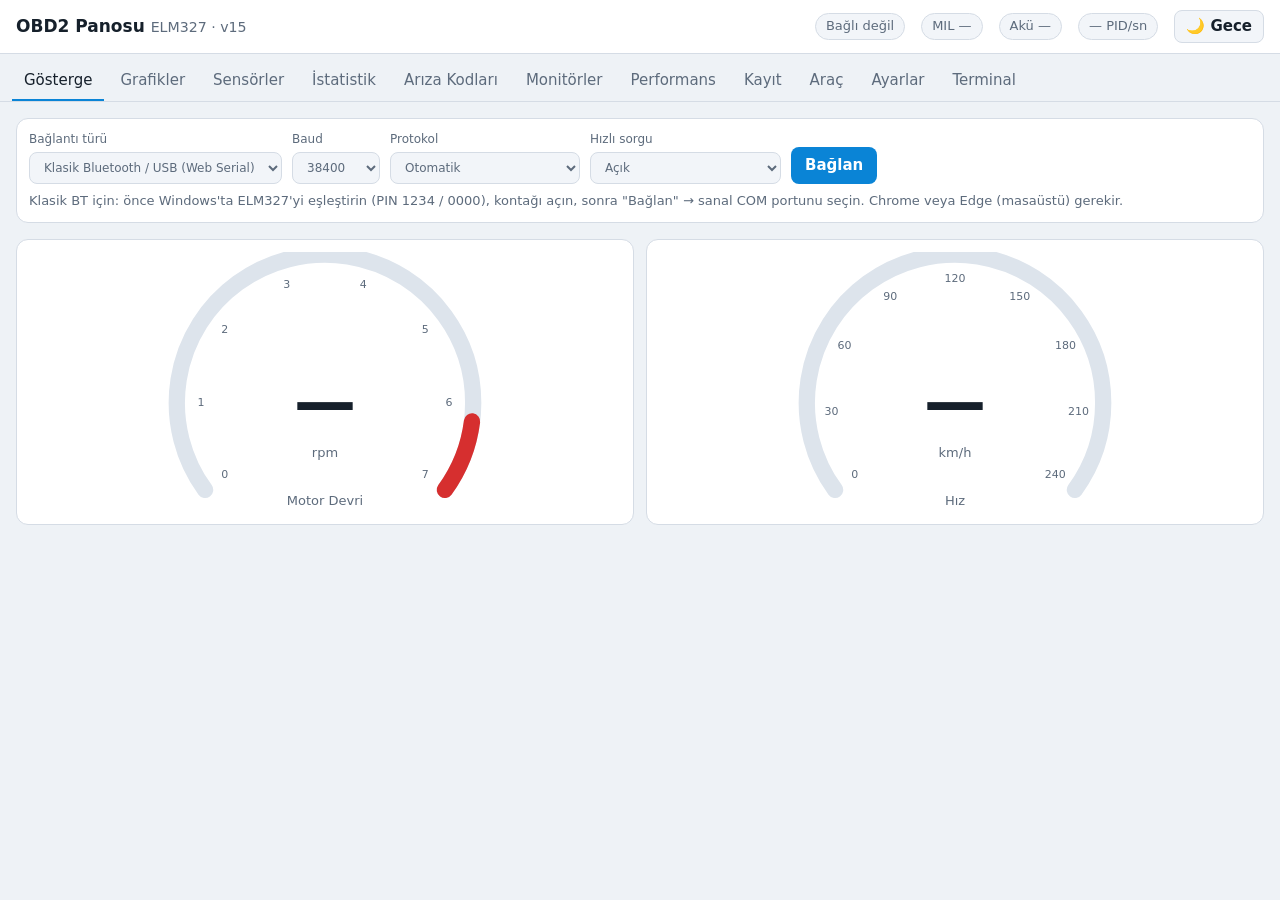
==== index.html @ dc9d1a67 "Protokol secenekleri: CAN 29bit 500k, 11/29bit 250k Co-Authored-By: Claude Sonnet 5.5 <noreply@anthr" ====
<!doctype html>
<html lang="tr">
<head>
<meta charset="utf-8">
<meta name="viewport" content="width=device-width, initial-scale=1">
<title>OBD2 Panosu</title>
<meta name="description" content="ELM327 ile canlı OBD2 verileri, grafikler, arıza kodları ve performans testleri">
<link rel="icon" href="data:image/svg+xml,%3Csvg xmlns='http://www.w3.org/2000/svg' viewBox='0 0 32 32'%3E%3Ccircle cx='16' cy='16' r='14' fill='%233fb6ff'/%3E%3Cpath d='M8 20a8 8 0 1 1 16 0' stroke='%23041220' stroke-width='3' fill='none'/%3E%3C/svg%3E">
<meta name="color-scheme" content="dark light">
<script>try{var t=localStorage.getItem('theme')||(matchMedia('(prefers-color-scheme: light)').matches?'light':'dark');document.documentElement.dataset.theme=t}catch(e){}</script>
<link rel="stylesheet" href="css/style.css?v=15">
</head>
<body>
<header>
  <h1><span id="carName">OBD2 Panosu</span> <small id="carSub">ELM327 · v15</small></h1>
  <span class="pill" id="stConn">Bağlı değil</span>
  <span class="pill mil" id="stMil" title="Motor arıza lambası">MIL —</span>
  <span class="pill" id="stVolt">Akü —</span>
  <span class="pill" id="stRate">— PID/sn</span>
  <button class="btn alt themebtn" id="btnTheme" title="Gündüz / gece modu">☀ Gündüz</button>
  <button class="btn danger hidden" id="btnDisc">Bağlantıyı kes</button>
</header>
<nav id="tabs">
  <button data-tab="dash" class="active">Gösterge</button>
  <button data-tab="charts">Grafikler</button>
  <button data-tab="sensors">Sensörler</button>
  <button data-tab="stats">İstatistik</button>
  <button data-tab="dtc">Arıza Kodları</button>
  <button data-tab="mon">Monitörler</button>
  <button data-tab="perf">Performans</button>
  <button data-tab="rec">Kayıt</button>
  <button data-tab="info">Araç</button>
  <button data-tab="set">Ayarlar</button>
  <button data-tab="term">Terminal</button>
</nav>
<main>
  <section class="card" id="connect">
    <div class="row">
      <label class="f">Bağlantı türü
        <select id="selTransport">
          <option value="serial">Klasik Bluetooth / USB (Web Serial)</option>
          <option value="ble">BLE ELM327 (Web Bluetooth)</option>
          <option value="sim">Demo (araç gerekmez)</option>
        </select></label>
      <label class="f">Baud
        <select id="selBaud"><option>38400</option><option>9600</option><option>115200</option><option>57600</option></select></label>
      <label class="f">Protokol
        <select id="selProto"><option value="0">Otomatik</option><option value="6">CAN 11bit 500k (2004+)</option><option value="7">CAN 29bit 500k</option><option value="8">CAN 11bit 250k</option><option value="9">CAN 29bit 250k</option><option value="5">KWP2000 fast</option><option value="3">ISO 9141-2</option></select></label>
      <label class="f">Hızlı sorgu
        <select id="selFast"><option value="1">Açık</option><option value="0">Kapalı (uyumsuz klonlar)</option></select></label>
      <button class="btn" id="btnConn" style="align-self:flex-end">Bağlan</button>
    </div>
    <pre id="dbg" style="font:12px ui-monospace,Consolas,monospace;color:var(--muted);white-space:pre-wrap;margin:8px 0 0"></pre>
    <p id="connMsg" style="color:var(--warn);font-weight:600"></p>
    <p id="connHelp">Klasik BT için: önce Windows'ta ELM327'yi eşleştirin (PIN 1234 / 0000), kontağı açın, sonra "Bağlan" → sanal COM portunu seçin. Chrome veya Edge (masaüstü) gerekir.</p>
  </section>

  <!-- GÖSTERGE -->
  <section id="tab-dash">
    <div class="gauges">
      <div class="card"><canvas id="gRpm"></canvas></div>
      <div class="card"><canvas id="gSpd"></canvas></div>
    </div>
    <div class="tiles" id="tiles"></div>
  </section>

  <!-- GRAFİKLER -->
  <section id="tab-charts" class="hidden">
    <div class="card row">
      <div class="chk" id="chartPick" style="flex:1"></div>
      <label class="f">Zaman penceresi
        <select id="selWin"><option value="30">30 sn</option><option value="60" selected>1 dk</option><option value="300">5 dk</option><option value="900">15 dk</option></select></label>
    </div>
    <div class="charts" id="charts"></div>
  </section>

  <!-- TÜM SENSÖRLER -->
  <section id="tab-sensors" class="hidden">
    <div class="card row" style="margin-bottom:10px">
      <input type="text" id="senSearch" placeholder="Sensör ara…" autocomplete="off" style="flex:1;min-width:160px">
      <label class="f">Grup
        <select id="senGroup"><option value="">Tümü</option></select></label>
    </div>
    <div class="card"><table><tbody id="senBody"></tbody></table></div>
  </section>

  <!-- İSTATİSTİK -->
  <section id="tab-stats" class="hidden">
    <div class="kpis" id="kpis"></div>
    <div class="kpis" id="kpisTot"></div>
    <div class="two">
      <div class="card"><h3>Devir dağılımı (süre %)</h3><canvas id="hRpm"></canvas></div>
      <div class="card"><h3>Hız dağılımı (süre %)</h3><canvas id="hSpd"></canvas></div>
    </div>
    <div class="card" style="margin-top:12px">
      <h3>Günlük mesafe (çubuk) ve ortalama tüketim (çizgi)</h3>
      <canvas id="hDays" style="width:100%;height:200px;display:block"></canvas>
    </div>
    <div class="card" style="margin-top:12px">
      <h3>Yolculuklar</h3>
      <div style="overflow-x:auto"><table><thead><tr><th>Başlangıç</th><th>Süre</th><th>Mesafe</th><th>Ort. hız</th><th>Yakıt</th><th>Tüketim</th><th>Maliyet</th></tr></thead><tbody id="tripBody"></tbody></table></div>
    </div>
    <div class="card row" style="margin-top:12px">
      <button class="btn alt" id="btnReset">Bu yolculuğu sıfırla</button>
      <button class="btn alt" id="btnTripCsv">Yolculukları CSV indir</button>
      <button class="btn danger" id="btnTripClear">Geçmişi sil</button>
    </div>
  </section>

  <!-- ARIZA KODLARI -->
  <section id="tab-dtc" class="hidden">
    <div class="card">
      <div class="row">
        <button class="btn" id="btnDtc">Arıza kodlarını oku</button>
        <button class="btn danger" id="btnDtcClr">Kodları sil</button>
        <span class="pill" id="dtcCount">—</span>
      </div>
      <h3 style="margin-top:14px">Kayıtlı (onaylı) kodlar</h3>
      <table><thead><tr><th>Kod</th><th>Açıklama</th></tr></thead><tbody id="dtcBody"><tr><td colspan="2" style="color:var(--muted)">Henüz okunmadı.</td></tr></tbody></table>
      <h3 style="margin-top:14px">Bekleyen kodlar (henüz onaylanmamış)</h3>
      <table><tbody id="dtcPend"><tr><td style="color:var(--muted)">—</td></tr></tbody></table>
      <h3 style="margin-top:14px">Kalıcı kodlar (silinemeyen)</h3>
      <table><tbody id="dtcPerm"><tr><td style="color:var(--muted)">—</td></tr></tbody></table>
      <p style="color:var(--muted);font-size:13px">Silme, motor arıza lambasını ve donmuş verileri/hazır durumlarını sıfırlar; arıza sürüyorsa kod geri gelir. Silme sonrası emisyon testleri yeniden tamamlanmalıdır.</p>
    </div>
    <div class="card" style="margin-top:12px">
      <div class="row"><button class="btn alt" id="btnFreeze">Freeze Frame oku</button><span class="pill" id="ffDtc">—</span></div>
      <p style="color:var(--muted);font-size:13px;margin:8px 0">Arıza kodunun kaydedildiği anda motor beyninin dondurduğu değerler.</p>
      <table><tbody id="ffBody"></tbody></table>
    </div>
  </section>

  <!-- MONİTÖRLER / EMİSYON -->
  <section id="tab-mon" class="hidden">
    <div class="card">
      <div class="row"><button class="btn" id="btnReady">Emisyon testini oku</button><span class="pill" id="readyPill">—</span></div>
      <p style="color:var(--muted);font-size:13px;margin:8px 0">DTC silindikten sonraki durum (muayeneye hazırlık). Tüm desteklenen testler "Tamamlandı" olmalıdır.</p>
      <table><tbody id="readyBody"></tbody></table>
      <h3 style="margin-top:14px">Bu sürüş döngüsünde</h3>
      <table><tbody id="readyDrive"></tbody></table>
    </div>
    <div class="card" style="margin-top:12px">
      <div class="row"><button class="btn alt" id="btnMode06">Sürekli olmayan monitörleri oku (Mode 06)</button><span class="pill" id="m06Pill">—</span></div>
      <p style="color:var(--muted);font-size:13px;margin:8px 0">Bileşen test sonuçları: değer, alt/üst sınır ve sonuç. Değerler ham sayıdır (ölçek dönüşümü uygulanmaz).</p>
      <div style="overflow-x:auto"><table><thead><tr><th>Monitör</th><th>Test</th><th>Değer</th><th>Min</th><th>Maks</th><th>Sonuç</th></tr></thead><tbody id="m06Body"></tbody></table></div>
    </div>
  </section>

  <!-- PERFORMANS -->
  <section id="tab-perf" class="hidden">
    <div class="card">
      <div class="row"><b>Performans testleri</b><span class="pill" id="perfPill">Hız verisi bekleniyor</span><button class="btn alt" id="btnPerfReset">Testleri sıfırla</button></div>
      <p style="color:var(--muted);font-size:13px;margin:8px 0">Kalkış testleri için aracı durdurun ("Hazır" yazınca kalkın). Ara hızlanmalar sollama gibi hareket halinde ölçülür. Süre hassasiyeti okuma hızına bağlıdır (≈ ±0,1–0,2 sn); güvenli ve yasal bir ortamda deneyin.</p>
      <div class="tiles" id="perfTiles"></div>
    </div>
  </section>

  <!-- KAYIT -->
  <section id="tab-rec" class="hidden">
    <div class="card">
      <div class="row">
        <button class="btn" id="btnRecToggle">● Kaydı başlat</button>
        <label class="f">Örnekleme
          <select id="recInt"><option value="250">0,25 sn</option><option value="500">0,5 sn</option><option value="1000" selected>1 sn</option><option value="2000">2 sn</option></select></label>
        <span class="pill" id="recPill">Kayıt kapalı</span>
      </div>
      <p style="color:var(--muted);font-size:13px;margin:8px 0">Kayıtlar bu cihazın tarayıcısında saklanır. Bitirince "Durdur"a basın.</p>
      <div class="chk" id="recPick" style="margin-bottom:8px"></div>
    </div>
    <div class="card" style="margin-top:12px">
      <h3>Kayıtlar</h3>
      <table><tbody id="recList"><tr><td style="color:var(--muted)">Kayıt yok.</td></tr></tbody></table>
    </div>
    <div class="card hidden" id="recView" style="margin-top:12px">
      <div class="row"><b id="recTitle">Kayıt</b><select id="recSeries"></select></div>
      <canvas id="recChart" style="width:100%;height:220px;display:block;margin-top:8px"></canvas>
    </div>
  </section>

  <!-- ARAÇ -->
  <section id="tab-info" class="hidden">
    <div class="card">
      <table><tbody id="infoBody"></tbody></table>
      <div class="row" style="margin-top:10px"><button class="btn alt" id="btnVinOnline">Modeli çevrimiçi doğrula (NHTSA)</button></div>
      <h3 style="margin-top:16px">ECU tanımlayıcıları (Mode 09)</h3>
      <div class="row" style="margin-bottom:8px"><button class="btn alt" id="btnEcuId">ECU bilgilerini oku</button></div>
      <table><tbody id="ecuBody"></tbody></table>
      <h3 style="margin-top:16px">Desteklenen PID'ler</h3>
      <table><thead><tr><th>PID</th><th>Ad</th><th>Anlık</th></tr></thead><tbody id="pidBody"></tbody></table>
      <h3 style="margin-top:16px">Aracın bildirdiği diğer PID'ler <small>(panoda kartı yok)</small></h3>
      <div class="row" style="margin-bottom:8px"><button class="btn alt" id="btnRaw">Ham değerleri oku</button><span class="pill" id="rawCount">—</span></div>
      <table><thead><tr><th>PID</th><th>Açıklama</th><th>Ham bayt (hex)</th></tr></thead><tbody id="rawBody"></tbody></table>
    </div>
  </section>

  <!-- AYARLAR + ARAÇLARIM -->
  <section id="tab-set" class="hidden">
    <div class="card">
      <h3>Birimler</h3>
      <div class="row">
        <label class="f">Hız / mesafe<select id="setSpeed"><option value="kmh">km/h · km</option><option value="mph">mph · mi</option></select></label>
        <label class="f">Sıcaklık<select id="setTemp"><option value="c">°C</option><option value="f">°F</option></select></label>
        <label class="f">Basınç<select id="setPress"><option value="kpa">kPa</option><option value="bar">bar</option><option value="psi">psi</option></select></label>
        <label class="f">Tüketim<select id="setCons"><option value="l100">L/100km</option><option value="kml">km/L</option><option value="mpg">MPG (ABD)</option></select></label>
      </div>
      <h3 style="margin-top:14px">Yakıt maliyeti</h3>
      <div class="row">
        <label class="f">Yakıt fiyatı (litre başına)<input type="number" step="0.01" min="0" id="setPrice" style="width:140px"></label>
        <label class="f">Para birimi<input type="text" id="setCur" style="width:70px"></label>
      </div>
      <h3 style="margin-top:14px">Diğer</h3>
      <div class="chk"><label><input type="checkbox" id="setWake"> Bağlıyken ekranı açık tut</label></div>
    </div>
    <div class="card" style="margin-top:12px">
      <h3>Araçlarım</h3>
      <div class="row">
        <label class="f">Aktif araç<select id="profSel"></select></label>
        <button class="btn alt" id="btnProfNew">Yeni araç</button>
        <button class="btn danger" id="btnProfDel">Sil</button>
      </div>
      <div class="row" style="margin-top:10px">
        <label class="f">Ad<input type="text" id="profName" style="width:180px"></label>
        <label class="f">Motor hacmi (L)<input type="number" step="0.1" min="0.5" max="10" id="profDisp" style="width:100px"></label>
        <label class="f">Yakıt<select id="profFuel"><option value="petrol">Benzin</option><option value="diesel">Dizel</option><option value="lpg">LPG</option></select></label>
        <label class="f">Depo (L)<input type="number" step="1" min="10" max="200" id="profTank" style="width:90px"></label>
      </div>
      <p style="color:var(--muted);font-size:13px">Motor hacmi ve yakıt tipi tüketim/güç hesabında kullanılır. Bağlanınca VIN'e göre araç otomatik oluşturulur. Dizel araçlarda MAF'tan yakıt hesaplanamaz; ECU yakıt debisi (PID 5E) vermiyorsa tüketim gösterilmez.</p>
    </div>
  </section>

  <!-- TERMİNAL -->
  <section id="tab-term" class="hidden">
    <div class="card">
      <div id="term"></div>
      <form class="row" id="termForm" style="margin-top:10px">
        <input type="text" id="termIn" placeholder="Komut: ATRV, 010C, 03 …" autocomplete="off" style="flex:1;min-width:200px">
        <button class="btn">Gönder</button>
      </form>
    </div>
  </section>
</main>
<script type="module" src="js/app.js?v=15"></script>
</body>
</html>
---- css/style.css ----
:root {
  --bg: #0d1117; --panel: #161b22; --panel2: #1c232d; --line: #262e3a;
  --text: #e6edf3; --muted: #8b98a8; --accent: #3fb6ff; --good: #3ddc84; --warn: #ffb020; --bad: #ff5c5c;
  --track: #232b36; --grid: #232b36; --term: #080b10; --onaccent: #04121c;
}
:root[data-theme=light] {
  --bg: #eef2f6; --panel: #ffffff; --panel2: #f2f5f9; --line: #d5dce5;
  --text: #16202b; --muted: #5d6b7c; --accent: #0a84d6; --good: #17803d; --warn: #b86e00; --bad: #d62f2f;
  --track: #dde4ec; --grid: #e3e9f0; --term: #f7f9fb; --onaccent: #ffffff;
}
* { box-sizing: border-box; }
html, body { margin: 0; background: var(--bg); color: var(--text); font: 15px/1.4 system-ui, -apple-system, 'Segoe UI', sans-serif; }
button, select, input { font: inherit; color: inherit; }
header { display: flex; flex-wrap: wrap; gap: 10px 16px; align-items: center; padding: 10px 16px; background: var(--panel); border-bottom: 1px solid var(--line); position: sticky; top: 0; z-index: 5; }
header h1 { font-size: 17px; margin: 0; flex: 1 1 auto; white-space: nowrap; }
header h1 small { color: var(--muted); font-weight: 400; }
.pill { padding: 3px 10px; border-radius: 99px; background: var(--panel2); border: 1px solid var(--line); font-size: 13px; color: var(--muted); }
.pill.on { color: var(--good); border-color: var(--good); }
.pill.mil.on { color: var(--warn); border-color: var(--warn); }
nav { display: flex; gap: 4px; overflow-x: auto; padding: 8px 12px 0; border-bottom: 1px solid var(--line); }
nav button { background: none; border: 0; border-bottom: 2px solid transparent; padding: 8px 12px; color: var(--muted); cursor: pointer; white-space: nowrap; }
nav button.active { color: var(--text); border-bottom-color: var(--accent); }
main { padding: 16px; max-width: 1280px; margin: 0 auto; }
.card { background: var(--panel); border: 1px solid var(--line); border-radius: 12px; padding: 12px; }
.btn { background: var(--accent); color: var(--onaccent); border: 0; border-radius: 8px; padding: 8px 14px; font-weight: 600; cursor: pointer; }
.btn.alt { background: var(--panel2); color: var(--text); border: 1px solid var(--line); }
.btn.danger { background: var(--bad); color: var(--onaccent); }
.btn:disabled { opacity: .45; cursor: not-allowed; }
.row { display: flex; flex-wrap: wrap; gap: 10px; align-items: center; }
label.f { display: flex; flex-direction: column; gap: 4px; font-size: 12px; color: var(--muted); }
select, input[type=text] { background: var(--panel2); border: 1px solid var(--line); border-radius: 8px; padding: 7px 10px; }
.hidden { display: none !important; }
#connect { margin-bottom: 16px; }
#connect p { color: var(--muted); margin: 8px 0 0; font-size: 13px; }
.gauges { display: grid; grid-template-columns: 1fr 1fr; gap: 12px; margin-bottom: 12px; }
.gauges canvas { width: 100%; height: 260px; display: block; }
.tiles { display: grid; grid-template-columns: repeat(auto-fill, minmax(190px, 1fr)); gap: 10px; }
.tile .n { font-size: 12px; color: var(--muted); }
.tile .v { font-size: 26px; font-weight: 600; font-variant-numeric: tabular-nums; }
.tile .v small { font-size: 13px; color: var(--muted); font-weight: 400; margin-left: 4px; }
.tile.bad .v { color: var(--bad); }
.tile canvas { width: 100%; height: 36px; display: block; margin-top: 4px; }
.charts { display: grid; grid-template-columns: repeat(auto-fill, minmax(380px, 1fr)); gap: 12px; margin-top: 12px; }
.chart .hd { display: flex; justify-content: space-between; align-items: baseline; gap: 8px; }
.chart .hd b { font-size: 14px; }
.chart .hd span { font-size: 22px; font-weight: 600; font-variant-numeric: tabular-nums; }
.chart canvas { width: 100%; height: 190px; display: block; margin-top: 6px; }
.chart .mm { font-size: 12px; color: var(--muted); }
.chk { display: flex; flex-wrap: wrap; gap: 6px; }
.chk label { background: var(--panel2); border: 1px solid var(--line); border-radius: 99px; padding: 4px 10px; font-size: 13px; cursor: pointer; }
.chk label:has(input:checked) { border-color: var(--accent); color: var(--accent); }
.chk input { display: none; }
.kpis { display: grid; grid-template-columns: repeat(auto-fill, minmax(165px, 1fr)); gap: 10px; margin-bottom: 12px; }
.kpi .n { font-size: 12px; color: var(--muted); }
.kpi .v { font-size: 24px; font-weight: 600; font-variant-numeric: tabular-nums; }
.two { display: grid; grid-template-columns: 1fr 1fr; gap: 12px; }
.two canvas { width: 100%; height: 200px; display: block; }
h3 { margin: 0 0 8px; font-size: 14px; color: var(--muted); font-weight: 600; }
table { width: 100%; border-collapse: collapse; font-size: 14px; }
td, th { padding: 7px 8px; border-bottom: 1px solid var(--line); text-align: left; }
th { color: var(--muted); font-weight: 500; font-size: 12px; }
.code { font: 600 15px ui-monospace, Consolas, monospace; color: var(--warn); }
#term { height: 340px; overflow: auto; background: var(--term); border: 1px solid var(--line); border-radius: 8px; padding: 8px; font: 12px/1.5 ui-monospace, Consolas, monospace; white-space: pre-wrap; }
#term .tx { color: var(--accent); } #term .rx { color: var(--good); } #term .sys { color: var(--muted); }
.toast { position: fixed; bottom: 16px; left: 50%; transform: translateX(-50%); background: var(--panel2); border: 1px solid var(--line); padding: 10px 16px; border-radius: 10px; z-index: 20; max-width: 90vw; }
.toast.err { border-color: var(--bad); }
@media (max-width: 720px) {
  .two { grid-template-columns: 1fr; }
  .gauges { gap: 6px; margin-bottom: 6px; }
  .gauges .card { padding: 4px; border-radius: 10px; }
  .gauges canvas { height: 150px; }
  .tiles { grid-template-columns: repeat(3, 1fr); gap: 6px; }
  .tile { padding: 6px 7px; border-radius: 9px; }
  .tile .n { font-size: 10px; white-space: nowrap; overflow: hidden; text-overflow: ellipsis; }
  .tile .v { font-size: 18px; line-height: 1.2; }
  .tile .v small { font-size: 10px; margin-left: 2px; }
  .tile canvas { height: 18px; margin-top: 2px; }
  header { padding: 8px 10px; gap: 6px 8px; }
  header h1 { font-size: 15px; flex-basis: 100%; }
  .pill { padding: 2px 8px; font-size: 12px; }
  nav button { padding: 7px 10px; font-size: 14px; }
  .charts { grid-template-columns: 1fr; }
  main { padding: 8px; }
}

.themebtn { padding: 5px 11px; }
input[type=number], input[type=text] { background: var(--panel2); border: 1px solid var(--line); border-radius: 8px; padding: 7px 10px; }
.chk input[type=checkbox] { display: inline-block; margin-right: 6px; }
.ok { color: var(--good); } .badx { color: var(--bad); } .na { color: var(--muted); }
.big { font-size: 20px; font-weight: 600; }
#senBody td:last-child, #ffBody td:last-child { text-align: right; font-variant-numeric: tabular-nums; font-weight: 600; }
#senBody tr.age td:first-child small { color: var(--muted); }
#senBody .ms { color: var(--muted); font-weight: 400; font-size: 11px; margin-left: 6px; }
.ptile .n { font-size: 13px; font-weight: 600; }
.ptile .v { font-size: 26px; }
.ptile .s { font-size: 12px; color: var(--muted); }
.ptile.run { border-color: var(--warn); } .ptile.ready { border-color: var(--good); }
.ptile.done { border-color: var(--accent); }
.recrow { display: flex; flex-wrap: wrap; gap: 8px; align-items: center; justify-content: space-between; }
@media (max-width: 720px) {
  nav button { padding: 7px 9px; font-size: 13px; }
  .perf .tiles, #perfTiles { grid-template-columns: 1fr 1fr; }
  #senBody td, #ffBody td, #tripBody td, #m06Body td { padding: 5px 6px; font-size: 13px; }
}
@media (max-width: 720px) { header h1 { white-space: normal; line-height: 1.25; } }
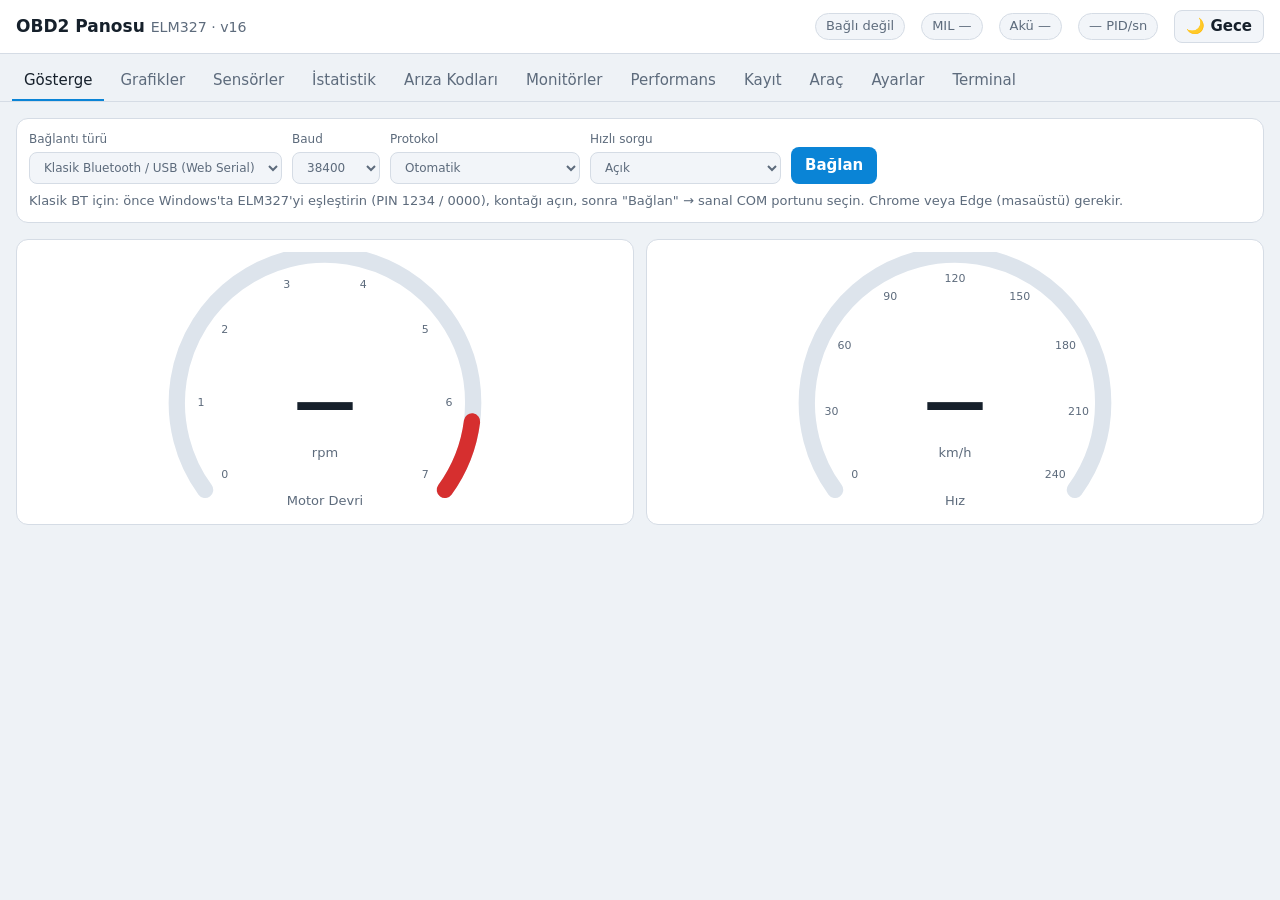
==== commit 16466532: "Baglanti: protokol taramasi, ATSTFF, v16 Co-Authored-By: Claude Sonnet 5.5 <noreply@anthropic.com>" ====
--- a/index.html
+++ b/index.html
@@ -8,11 +8,11 @@
 <link rel="icon" href="data:image/svg+xml,%3Csvg xmlns='http://www.w3.org/2000/svg' viewBox='0 0 32 32'%3E%3Ccircle cx='16' cy='16' r='14' fill='%233fb6ff'/%3E%3Cpath d='M8 20a8 8 0 1 1 16 0' stroke='%23041220' stroke-width='3' fill='none'/%3E%3C/svg%3E">
 <meta name="color-scheme" content="dark light">
 <script>try{var t=localStorage.getItem('theme')||(matchMedia('(prefers-color-scheme: light)').matches?'light':'dark');document.documentElement.dataset.theme=t}catch(e){}</script>
-<link rel="stylesheet" href="css/style.css?v=15">
+<link rel="stylesheet" href="css/style.css?v=16">
 </head>
 <body>
 <header>
-  <h1><span id="carName">OBD2 Panosu</span> <small id="carSub">ELM327 · v15</small></h1>
+  <h1><span id="carName">OBD2 Panosu</span> <small id="carSub">ELM327 · v16</small></h1>
   <span class="pill" id="stConn">Bağlı değil</span>
   <span class="pill mil" id="stMil" title="Motor arıza lambası">MIL —</span>
   <span class="pill" id="stVolt">Akü —</span>
@@ -239,6 +239,6 @@
     </div>
   </section>
 </main>
-<script type="module" src="js/app.js?v=15"></script>
+<script type="module" src="js/app.js?v=16"></script>
 </body>
 </html>
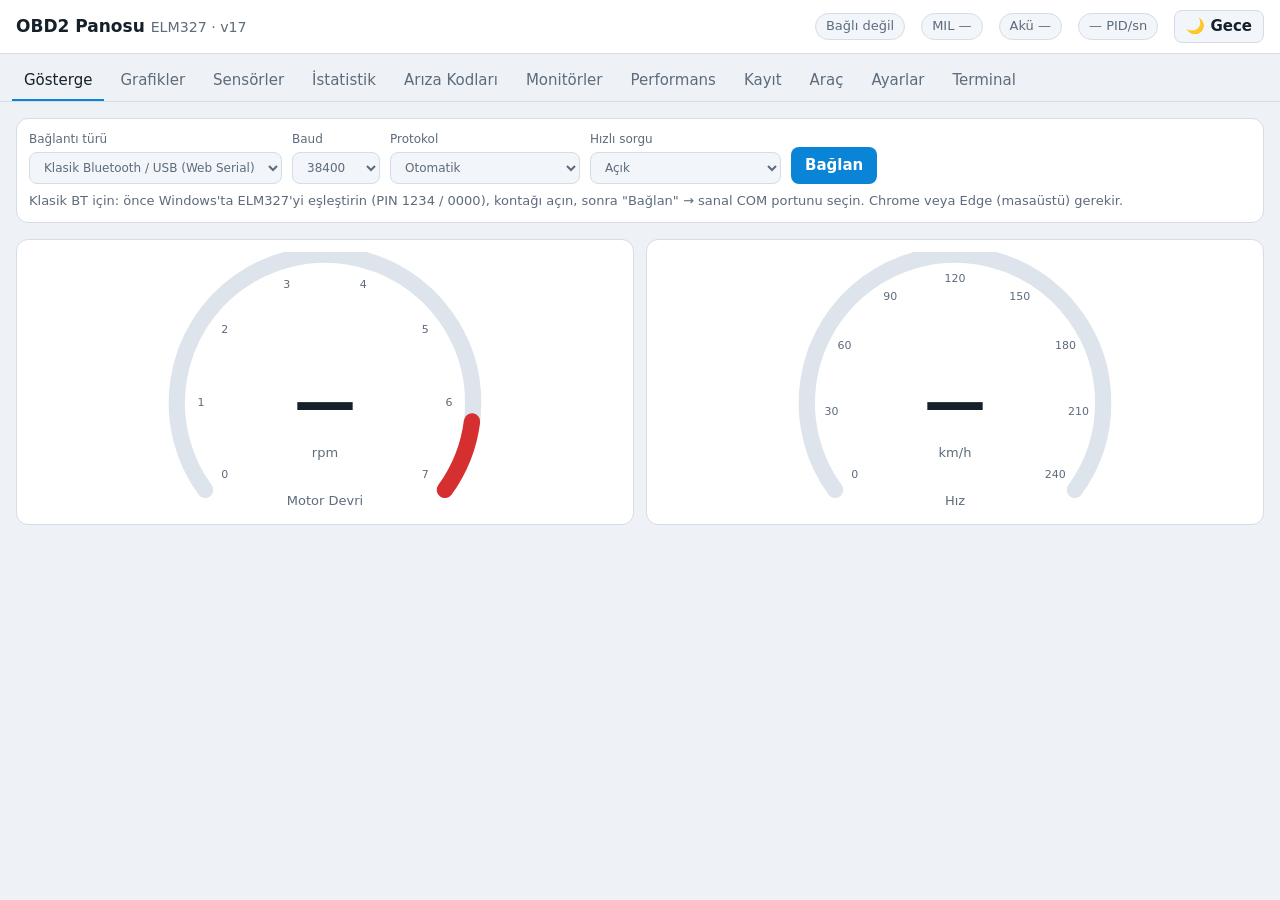
==== commit da969e45: "Protokol taramasi: 29 bit CAN once, ATPC, v17 Co-Authored-By: Claude Sonnet 5.5 <noreply@anthropic.c" ====
--- a/index.html
+++ b/index.html
@@ -8,11 +8,11 @@
 <link rel="icon" href="data:image/svg+xml,%3Csvg xmlns='http://www.w3.org/2000/svg' viewBox='0 0 32 32'%3E%3Ccircle cx='16' cy='16' r='14' fill='%233fb6ff'/%3E%3Cpath d='M8 20a8 8 0 1 1 16 0' stroke='%23041220' stroke-width='3' fill='none'/%3E%3C/svg%3E">
 <meta name="color-scheme" content="dark light">
 <script>try{var t=localStorage.getItem('theme')||(matchMedia('(prefers-color-scheme: light)').matches?'light':'dark');document.documentElement.dataset.theme=t}catch(e){}</script>
-<link rel="stylesheet" href="css/style.css?v=16">
+<link rel="stylesheet" href="css/style.css?v=17">
 </head>
 <body>
 <header>
-  <h1><span id="carName">OBD2 Panosu</span> <small id="carSub">ELM327 · v16</small></h1>
+  <h1><span id="carName">OBD2 Panosu</span> <small id="carSub">ELM327 · v17</small></h1>
   <span class="pill" id="stConn">Bağlı değil</span>
   <span class="pill mil" id="stMil" title="Motor arıza lambası">MIL —</span>
   <span class="pill" id="stVolt">Akü —</span>
@@ -239,6 +239,6 @@
     </div>
   </section>
 </main>
-<script type="module" src="js/app.js?v=16"></script>
+<script type="module" src="js/app.js?v=17"></script>
 </body>
 </html>
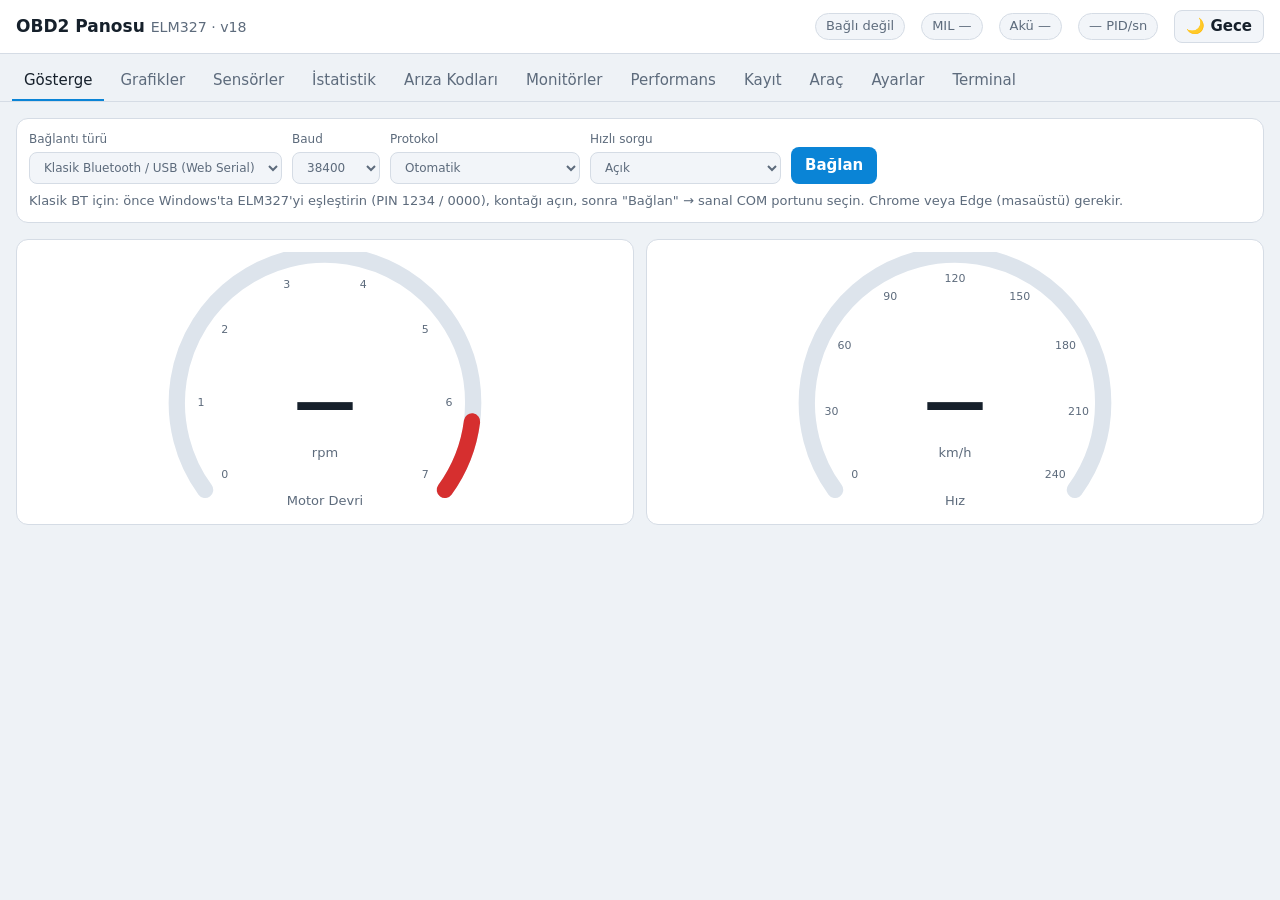
==== commit 4e62d66c: "MAP tabanli yakit tahmini birim duzeltmesi, sicrama filtresi, donmus veri tespiti, v18 Co-Authored-B" ====
--- a/index.html
+++ b/index.html
@@ -8,11 +8,11 @@
 <link rel="icon" href="data:image/svg+xml,%3Csvg xmlns='http://www.w3.org/2000/svg' viewBox='0 0 32 32'%3E%3Ccircle cx='16' cy='16' r='14' fill='%233fb6ff'/%3E%3Cpath d='M8 20a8 8 0 1 1 16 0' stroke='%23041220' stroke-width='3' fill='none'/%3E%3C/svg%3E">
 <meta name="color-scheme" content="dark light">
 <script>try{var t=localStorage.getItem('theme')||(matchMedia('(prefers-color-scheme: light)').matches?'light':'dark');document.documentElement.dataset.theme=t}catch(e){}</script>
-<link rel="stylesheet" href="css/style.css?v=17">
+<link rel="stylesheet" href="css/style.css?v=18">
 </head>
 <body>
 <header>
-  <h1><span id="carName">OBD2 Panosu</span> <small id="carSub">ELM327 · v17</small></h1>
+  <h1><span id="carName">OBD2 Panosu</span> <small id="carSub">ELM327 · v18</small></h1>
   <span class="pill" id="stConn">Bağlı değil</span>
   <span class="pill mil" id="stMil" title="Motor arıza lambası">MIL —</span>
   <span class="pill" id="stVolt">Akü —</span>
@@ -239,6 +239,6 @@
     </div>
   </section>
 </main>
-<script type="module" src="js/app.js?v=17"></script>
+<script type="module" src="js/app.js?v=18"></script>
 </body>
 </html>
--- a/css/style.css
+++ b/css/style.css
@@ -103,3 +103,4 @@
   #senBody td, #ffBody td, #tripBody td, #m06Body td { padding: 5px 6px; font-size: 13px; }
 }
 @media (max-width: 720px) { header h1 { white-space: normal; line-height: 1.25; } }
+.tile.stale { opacity: .4; }
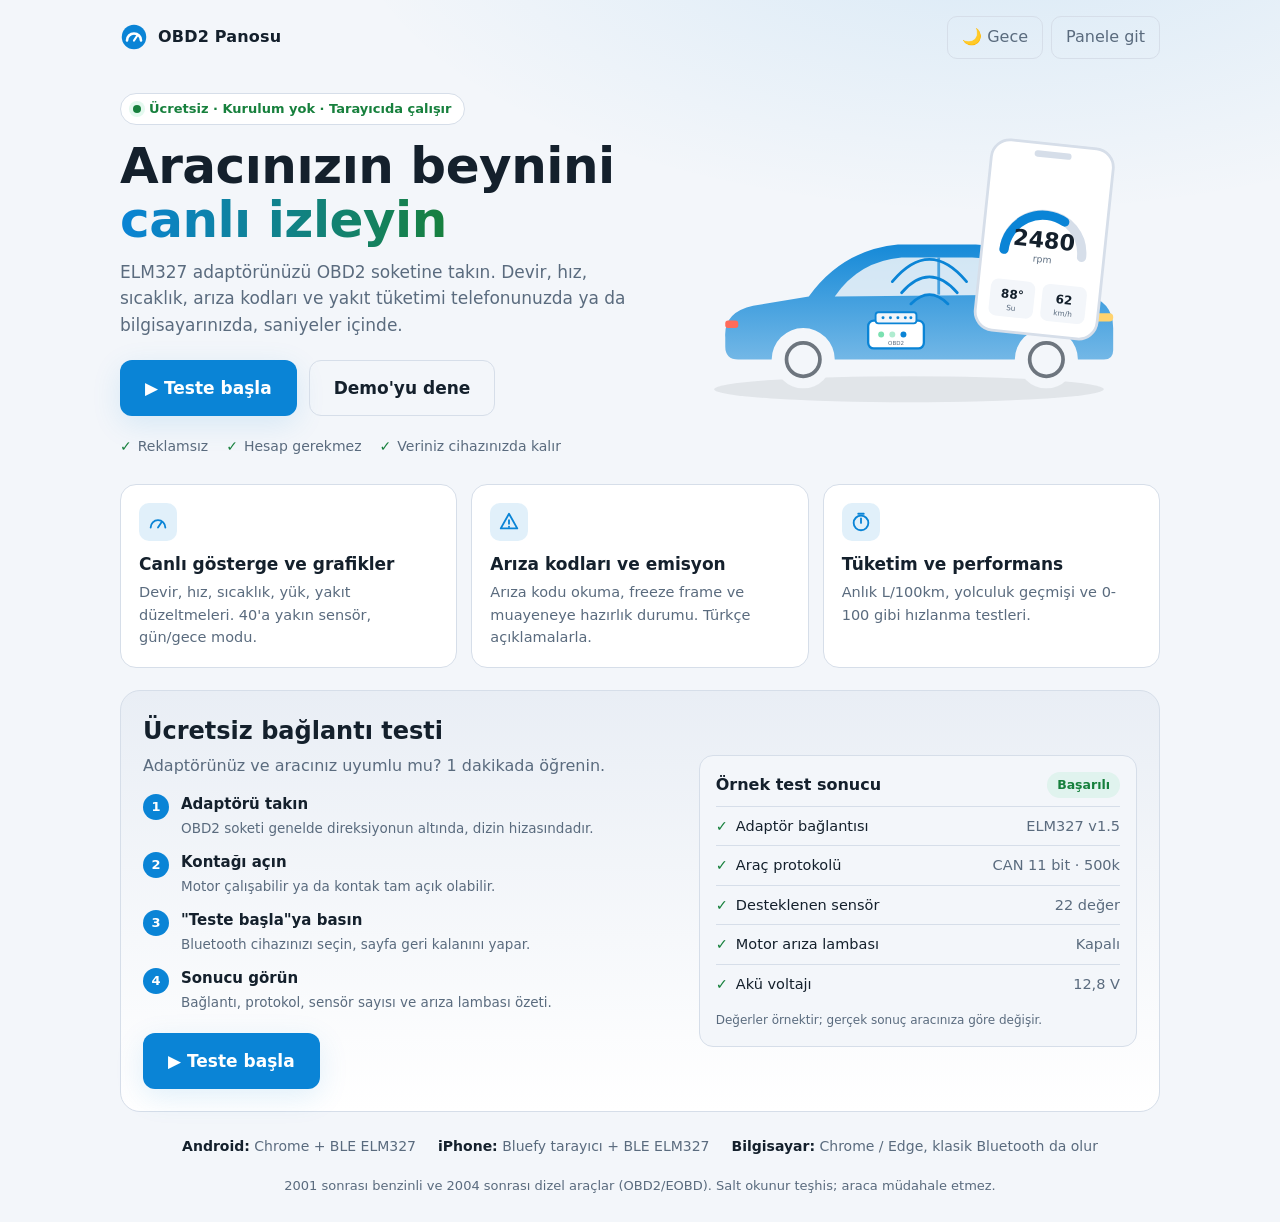
==== commit 53e53f39: "Tek sayfalik ana sayfa (index), uygulama panel.html'e tasindi, demo=1, baglanti testi sonuc karti, v" ====
--- a/index.html
+++ b/index.html
@@ -3,242 +3,138 @@
 <head>
 <meta charset="utf-8">
 <meta name="viewport" content="width=device-width, initial-scale=1">
-<title>OBD2 Panosu</title>
-<meta name="description" content="ELM327 ile canlı OBD2 verileri, grafikler, arıza kodları ve performans testleri">
+<title>OBD2 Panosu — Ücretsiz canlı araç teşhisi</title>
+<meta name="description" content="ELM327 adaptörünüzü takın, tarayıcıdan aracınızın devir, hız, sıcaklık, arıza kodları ve yakıt tüketimini canlı izleyin. Ücretsiz bağlantı testi, kurulum yok.">
+<meta property="og:title" content="OBD2 Panosu — Ücretsiz canlı araç teşhisi">
+<meta property="og:description" content="Uygulama kurmadan, tarayıcıdan canlı OBD2 verileri, arıza kodları ve performans testleri.">
 <link rel="icon" href="data:image/svg+xml,%3Csvg xmlns='http://www.w3.org/2000/svg' viewBox='0 0 32 32'%3E%3Ccircle cx='16' cy='16' r='14' fill='%233fb6ff'/%3E%3Cpath d='M8 20a8 8 0 1 1 16 0' stroke='%23041220' stroke-width='3' fill='none'/%3E%3C/svg%3E">
 <meta name="color-scheme" content="dark light">
 <script>try{var t=localStorage.getItem('theme')||(matchMedia('(prefers-color-scheme: light)').matches?'light':'dark');document.documentElement.dataset.theme=t}catch(e){}</script>
-<link rel="stylesheet" href="css/style.css?v=18">
+<link rel="stylesheet" href="css/landing.css?v=2">
 </head>
 <body>
-<header>
-  <h1><span id="carName">OBD2 Panosu</span> <small id="carSub">ELM327 · v18</small></h1>
-  <span class="pill" id="stConn">Bağlı değil</span>
-  <span class="pill mil" id="stMil" title="Motor arıza lambası">MIL —</span>
-  <span class="pill" id="stVolt">Akü —</span>
-  <span class="pill" id="stRate">— PID/sn</span>
-  <button class="btn alt themebtn" id="btnTheme" title="Gündüz / gece modu">☀ Gündüz</button>
-  <button class="btn danger hidden" id="btnDisc">Bağlantıyı kes</button>
-</header>
-<nav id="tabs">
-  <button data-tab="dash" class="active">Gösterge</button>
-  <button data-tab="charts">Grafikler</button>
-  <button data-tab="sensors">Sensörler</button>
-  <button data-tab="stats">İstatistik</button>
-  <button data-tab="dtc">Arıza Kodları</button>
-  <button data-tab="mon">Monitörler</button>
-  <button data-tab="perf">Performans</button>
-  <button data-tab="rec">Kayıt</button>
-  <button data-tab="info">Araç</button>
-  <button data-tab="set">Ayarlar</button>
-  <button data-tab="term">Terminal</button>
-</nav>
-<main>
-  <section class="card" id="connect">
-    <div class="row">
-      <label class="f">Bağlantı türü
-        <select id="selTransport">
-          <option value="serial">Klasik Bluetooth / USB (Web Serial)</option>
-          <option value="ble">BLE ELM327 (Web Bluetooth)</option>
-          <option value="sim">Demo (araç gerekmez)</option>
-        </select></label>
-      <label class="f">Baud
-        <select id="selBaud"><option>38400</option><option>9600</option><option>115200</option><option>57600</option></select></label>
-      <label class="f">Protokol
-        <select id="selProto"><option value="0">Otomatik</option><option value="6">CAN 11bit 500k (2004+)</option><option value="7">CAN 29bit 500k</option><option value="8">CAN 11bit 250k</option><option value="9">CAN 29bit 250k</option><option value="5">KWP2000 fast</option><option value="3">ISO 9141-2</option></select></label>
-      <label class="f">Hızlı sorgu
-        <select id="selFast"><option value="1">Açık</option><option value="0">Kapalı (uyumsuz klonlar)</option></select></label>
-      <button class="btn" id="btnConn" style="align-self:flex-end">Bağlan</button>
+<div class="wrap">
+  <nav class="top">
+    <a class="logo" href="./" aria-label="OBD2 Panosu ana sayfa">
+      <svg viewBox="0 0 32 32" aria-hidden="true"><circle cx="16" cy="16" r="14" fill="var(--accent)"/><path d="M8 20a8 8 0 1 1 16 0" stroke="var(--onaccent)" stroke-width="3" fill="none" stroke-linecap="round"/><path d="M16 20l4-6" stroke="var(--onaccent)" stroke-width="2.5" stroke-linecap="round"/></svg>
+      OBD2 Panosu
+    </a>
+    <div class="toplinks">
+      <button class="ghost" id="theme" type="button" aria-label="Gündüz / gece modu">☀ Gündüz</button>
+      <a class="ghost" href="panel.html">Panele git</a>
     </div>
-    <pre id="dbg" style="font:12px ui-monospace,Consolas,monospace;color:var(--muted);white-space:pre-wrap;margin:8px 0 0"></pre>
-    <p id="connMsg" style="color:var(--warn);font-weight:600"></p>
-    <p id="connHelp">Klasik BT için: önce Windows'ta ELM327'yi eşleştirin (PIN 1234 / 0000), kontağı açın, sonra "Bağlan" → sanal COM portunu seçin. Chrome veya Edge (masaüstü) gerekir.</p>
-  </section>
+  </nav>
 
-  <!-- GÖSTERGE -->
-  <section id="tab-dash">
-    <div class="gauges">
-      <div class="card"><canvas id="gRpm"></canvas></div>
-      <div class="card"><canvas id="gSpd"></canvas></div>
+  <header class="hero">
+    <div>
+      <span class="eyebrow"><i></i>Ücretsiz · Kurulum yok · Tarayıcıda çalışır</span>
+      <h1>Aracınızın beynini <span>canlı izleyin</span></h1>
+      <p class="lead">ELM327 adaptörünüzü OBD2 soketine takın. Devir, hız, sıcaklık, arıza kodları ve yakıt tüketimi telefonunuzda ya da bilgisayarınızda, saniyeler içinde.</p>
+      <div class="cta">
+        <a class="btn primary" href="panel.html">▶ Teste başla</a>
+        <a class="btn sec" href="panel.html?demo=1">Demo'yu dene</a>
+      </div>
+      <div class="trust"><span>Reklamsız</span><span>Hesap gerekmez</span><span>Veriniz cihazınızda kalır</span></div>
     </div>
-    <div class="tiles" id="tiles"></div>
-  </section>
 
-  <!-- GRAFİKLER -->
-  <section id="tab-charts" class="hidden">
-    <div class="card row">
-      <div class="chk" id="chartPick" style="flex:1"></div>
-      <label class="f">Zaman penceresi
-        <select id="selWin"><option value="30">30 sn</option><option value="60" selected>1 dk</option><option value="300">5 dk</option><option value="900">15 dk</option></select></label>
+    <svg class="art" viewBox="0 0 520 330" role="img" aria-label="OBD2 adaptörü ile araç ve telefon ekranında canlı gösterge çizimi">
+      <defs>
+        <linearGradient id="body" x1="0" y1="0" x2="0" y2="1"><stop offset="0" stop-color="var(--accent)" stop-opacity=".95"/><stop offset="1" stop-color="var(--accent)" stop-opacity=".55"/></linearGradient>
+      </defs>
+      <ellipse cx="250" cy="288" rx="210" ry="14" fill="var(--text)" opacity=".08"/>
+      <!-- araç -->
+      <path d="M52 232 Q50 205 82 198 L142 188 Q178 138 238 132 L322 132 Q380 134 404 176 L438 186 Q470 192 470 222 L470 246 Q470 256 460 256 L432 256 A34 34 0 0 0 364 256 L170 256 A34 34 0 0 0 102 256 L66 256 Q52 256 52 242 Z" fill="url(#body)"/>
+      <path d="M170 188 Q196 150 242 146 L318 146 Q360 148 380 186 Z" fill="var(--bg)" opacity=".85"/>
+      <path d="M282 146 L282 186" stroke="var(--accent)" stroke-opacity=".7" stroke-width="3"/>
+      <circle cx="136" cy="256" r="31" fill="var(--bg)"/><circle cx="136" cy="256" r="18" fill="none" stroke="var(--text)" stroke-opacity=".6" stroke-width="4"/>
+      <circle cx="398" cy="256" r="31" fill="var(--bg)"/><circle cx="398" cy="256" r="18" fill="none" stroke="var(--text)" stroke-opacity=".6" stroke-width="4"/>
+      <rect x="448" y="206" width="22" height="9" rx="4" fill="#ffd36e"/>
+      <rect x="52" y="214" width="14" height="8" rx="3" fill="#ff6b5a"/>
+      <!-- OBD2 soketi / adaptör -->
+      <g transform="translate(206 214)">
+        <rect x="0" y="0" width="60" height="30" rx="6" fill="var(--panel)" stroke="var(--accent)" stroke-width="2.5"/>
+        <rect x="8" y="-9" width="44" height="12" rx="3" fill="var(--bg)" stroke="var(--accent)" stroke-width="2"/>
+        <g fill="var(--accent)"><circle cx="16" cy="-3" r="1.6"/><circle cx="24" cy="-3" r="1.6"/><circle cx="32" cy="-3" r="1.6"/><circle cx="40" cy="-3" r="1.6"/><circle cx="46" cy="-3" r="1.6"/></g>
+        <circle cx="14" cy="15" r="3.2" fill="#7be0b0"/><circle cx="26" cy="15" r="3.2" fill="#7be0b0" opacity=".6"/><circle cx="38" cy="15" r="3.2" fill="var(--accent)"/>
+        <text x="30" y="26" text-anchor="middle" font-size="6" fill="var(--muted)" font-family="system-ui">OBD2</text>
+      </g>
+      <!-- sinyal dalgaları -->
+      <g fill="none" stroke="var(--accent)" stroke-width="3" stroke-linecap="round">
+        <path class="pulse" d="M252 196 Q272 176 292 196"/>
+        <path class="pulse d2" d="M242 184 Q272 150 302 184"/>
+        <path class="pulse d3" d="M232 172 Q272 124 312 172"/>
+      </g>
+      <!-- telefon -->
+      <g transform="translate(330 24) rotate(6 70 100)">
+        <rect width="132" height="206" rx="20" fill="var(--panel)" stroke="var(--line)" stroke-width="3"/>
+        <rect x="46" y="8" width="40" height="7" rx="3.5" fill="var(--line)"/>
+        <path d="M24 118 A42 42 0 1 1 108 118" fill="none" stroke="var(--line)" stroke-width="10" stroke-linecap="round"/>
+        <path d="M24 118 A42 42 0 0 1 86 82" fill="none" stroke="var(--accent)" stroke-width="10" stroke-linecap="round"/>
+        <text x="66" y="112" text-anchor="middle" font-size="24" font-weight="700" fill="var(--text)" font-family="system-ui">2480</text>
+        <text x="66" y="128" text-anchor="middle" font-size="10" fill="var(--muted)" font-family="system-ui">rpm</text>
+        <rect x="14" y="150" width="48" height="40" rx="8" fill="var(--bg)"/><text x="38" y="170" text-anchor="middle" font-size="13" font-weight="700" fill="var(--text)" font-family="system-ui">88°</text><text x="38" y="183" text-anchor="middle" font-size="8" fill="var(--muted)" font-family="system-ui">Su</text>
+        <rect x="70" y="150" width="48" height="40" rx="8" fill="var(--bg)"/><text x="94" y="170" text-anchor="middle" font-size="13" font-weight="700" fill="var(--text)" font-family="system-ui">62</text><text x="94" y="183" text-anchor="middle" font-size="8" fill="var(--muted)" font-family="system-ui">km/h</text>
+      </g>
+    </svg>
+  </header>
+
+  <section class="features" aria-label="Özellikler">
+    <div class="card">
+      <div class="ic"><svg width="22" height="22" viewBox="0 0 24 24" fill="none" stroke="currentColor" stroke-width="2" stroke-linecap="round"><path d="M4 18a8 8 0 1 1 16 0"/><path d="M12 18l4-6"/></svg></div>
+      <h3>Canlı gösterge ve grafikler</h3>
+      <p>Devir, hız, sıcaklık, yük, yakıt düzeltmeleri. 40'a yakın sensör, gün/gece modu.</p>
     </div>
-    <div class="charts" id="charts"></div>
-  </section>
-
-  <!-- TÜM SENSÖRLER -->
-  <section id="tab-sensors" class="hidden">
-    <div class="card row" style="margin-bottom:10px">
-      <input type="text" id="senSearch" placeholder="Sensör ara…" autocomplete="off" style="flex:1;min-width:160px">
-      <label class="f">Grup
-        <select id="senGroup"><option value="">Tümü</option></select></label>
+    <div class="card">
+      <div class="ic"><svg width="22" height="22" viewBox="0 0 24 24" fill="none" stroke="currentColor" stroke-width="2" stroke-linecap="round" stroke-linejoin="round"><path d="M12 3l9 16H3z"/><path d="M12 10v4M12 17v.5"/></svg></div>
+      <h3>Arıza kodları ve emisyon</h3>
+      <p>Arıza kodu okuma, freeze frame ve muayeneye hazırlık durumu. Türkçe açıklamalarla.</p>
     </div>
-    <div class="card"><table><tbody id="senBody"></tbody></table></div>
-  </section>
-
-  <!-- İSTATİSTİK -->
-  <section id="tab-stats" class="hidden">
-    <div class="kpis" id="kpis"></div>
-    <div class="kpis" id="kpisTot"></div>
-    <div class="two">
-      <div class="card"><h3>Devir dağılımı (süre %)</h3><canvas id="hRpm"></canvas></div>
-      <div class="card"><h3>Hız dağılımı (süre %)</h3><canvas id="hSpd"></canvas></div>
-    </div>
-    <div class="card" style="margin-top:12px">
-      <h3>Günlük mesafe (çubuk) ve ortalama tüketim (çizgi)</h3>
-      <canvas id="hDays" style="width:100%;height:200px;display:block"></canvas>
-    </div>
-    <div class="card" style="margin-top:12px">
-      <h3>Yolculuklar</h3>
-      <div style="overflow-x:auto"><table><thead><tr><th>Başlangıç</th><th>Süre</th><th>Mesafe</th><th>Ort. hız</th><th>Yakıt</th><th>Tüketim</th><th>Maliyet</th></tr></thead><tbody id="tripBody"></tbody></table></div>
-    </div>
-    <div class="card row" style="margin-top:12px">
-      <button class="btn alt" id="btnReset">Bu yolculuğu sıfırla</button>
-      <button class="btn alt" id="btnTripCsv">Yolculukları CSV indir</button>
-      <button class="btn danger" id="btnTripClear">Geçmişi sil</button>
+    <div class="card">
+      <div class="ic"><svg width="22" height="22" viewBox="0 0 24 24" fill="none" stroke="currentColor" stroke-width="2" stroke-linecap="round"><circle cx="12" cy="13" r="8"/><path d="M12 13V8M9 3h6"/></svg></div>
+      <h3>Tüketim ve performans</h3>
+      <p>Anlık L/100km, yolculuk geçmişi ve 0-100 gibi hızlanma testleri.</p>
     </div>
   </section>
 
-  <!-- ARIZA KODLARI -->
-  <section id="tab-dtc" class="hidden">
-    <div class="card">
-      <div class="row">
-        <button class="btn" id="btnDtc">Arıza kodlarını oku</button>
-        <button class="btn danger" id="btnDtcClr">Kodları sil</button>
-        <span class="pill" id="dtcCount">—</span>
-      </div>
-      <h3 style="margin-top:14px">Kayıtlı (onaylı) kodlar</h3>
-      <table><thead><tr><th>Kod</th><th>Açıklama</th></tr></thead><tbody id="dtcBody"><tr><td colspan="2" style="color:var(--muted)">Henüz okunmadı.</td></tr></tbody></table>
-      <h3 style="margin-top:14px">Bekleyen kodlar (henüz onaylanmamış)</h3>
-      <table><tbody id="dtcPend"><tr><td style="color:var(--muted)">—</td></tr></tbody></table>
-      <h3 style="margin-top:14px">Kalıcı kodlar (silinemeyen)</h3>
-      <table><tbody id="dtcPerm"><tr><td style="color:var(--muted)">—</td></tr></tbody></table>
-      <p style="color:var(--muted);font-size:13px">Silme, motor arıza lambasını ve donmuş verileri/hazır durumlarını sıfırlar; arıza sürüyorsa kod geri gelir. Silme sonrası emisyon testleri yeniden tamamlanmalıdır.</p>
+  <section class="test" id="test">
+    <div>
+      <h2>Ücretsiz bağlantı testi</h2>
+      <p class="sub">Adaptörünüz ve aracınız uyumlu mu? 1 dakikada öğrenin.</p>
+      <ol class="steps">
+        <li><div><b>Adaptörü takın</b><small>OBD2 soketi genelde direksiyonun altında, dizin hizasındadır.</small></div></li>
+        <li><div><b>Kontağı açın</b><small>Motor çalışabilir ya da kontak tam açık olabilir.</small></div></li>
+        <li><div><b>"Teste başla"ya basın</b><small>Bluetooth cihazınızı seçin, sayfa geri kalanını yapar.</small></div></li>
+        <li><div><b>Sonucu görün</b><small>Bağlantı, protokol, sensör sayısı ve arıza lambası özeti.</small></div></li>
+      </ol>
+      <div class="cta" style="margin-top:18px"><a class="btn primary" href="panel.html">▶ Teste başla</a></div>
     </div>
-    <div class="card" style="margin-top:12px">
-      <div class="row"><button class="btn alt" id="btnFreeze">Freeze Frame oku</button><span class="pill" id="ffDtc">—</span></div>
-      <p style="color:var(--muted);font-size:13px;margin:8px 0">Arıza kodunun kaydedildiği anda motor beyninin dondurduğu değerler.</p>
-      <table><tbody id="ffBody"></tbody></table>
+    <div class="result" aria-label="Örnek test sonucu">
+      <div class="hd"><span>Örnek test sonucu</span><span class="badge">Başarılı</span></div>
+      <ul>
+        <li><span>Adaptör bağlantısı</span><span>ELM327 v1.5</span></li>
+        <li><span>Araç protokolü</span><span>CAN 11 bit · 500k</span></li>
+        <li><span>Desteklenen sensör</span><span>22 değer</span></li>
+        <li><span>Motor arıza lambası</span><span>Kapalı</span></li>
+        <li><span>Akü voltajı</span><span>12,8 V</span></li>
+      </ul>
+      <p class="ex">Değerler örnektir; gerçek sonuç aracınıza göre değişir.</p>
     </div>
   </section>
 
-  <!-- MONİTÖRLER / EMİSYON -->
-  <section id="tab-mon" class="hidden">
-    <div class="card">
-      <div class="row"><button class="btn" id="btnReady">Emisyon testini oku</button><span class="pill" id="readyPill">—</span></div>
-      <p style="color:var(--muted);font-size:13px;margin:8px 0">DTC silindikten sonraki durum (muayeneye hazırlık). Tüm desteklenen testler "Tamamlandı" olmalıdır.</p>
-      <table><tbody id="readyBody"></tbody></table>
-      <h3 style="margin-top:14px">Bu sürüş döngüsünde</h3>
-      <table><tbody id="readyDrive"></tbody></table>
-    </div>
-    <div class="card" style="margin-top:12px">
-      <div class="row"><button class="btn alt" id="btnMode06">Sürekli olmayan monitörleri oku (Mode 06)</button><span class="pill" id="m06Pill">—</span></div>
-      <p style="color:var(--muted);font-size:13px;margin:8px 0">Bileşen test sonuçları: değer, alt/üst sınır ve sonuç. Değerler ham sayıdır (ölçek dönüşümü uygulanmaz).</p>
-      <div style="overflow-x:auto"><table><thead><tr><th>Monitör</th><th>Test</th><th>Değer</th><th>Min</th><th>Maks</th><th>Sonuç</th></tr></thead><tbody id="m06Body"></tbody></table></div>
-    </div>
-  </section>
-
-  <!-- PERFORMANS -->
-  <section id="tab-perf" class="hidden">
-    <div class="card">
-      <div class="row"><b>Performans testleri</b><span class="pill" id="perfPill">Hız verisi bekleniyor</span><button class="btn alt" id="btnPerfReset">Testleri sıfırla</button></div>
-      <p style="color:var(--muted);font-size:13px;margin:8px 0">Kalkış testleri için aracı durdurun ("Hazır" yazınca kalkın). Ara hızlanmalar sollama gibi hareket halinde ölçülür. Süre hassasiyeti okuma hızına bağlıdır (≈ ±0,1–0,2 sn); güvenli ve yasal bir ortamda deneyin.</p>
-      <div class="tiles" id="perfTiles"></div>
-    </div>
-  </section>
-
-  <!-- KAYIT -->
-  <section id="tab-rec" class="hidden">
-    <div class="card">
-      <div class="row">
-        <button class="btn" id="btnRecToggle">● Kaydı başlat</button>
-        <label class="f">Örnekleme
-          <select id="recInt"><option value="250">0,25 sn</option><option value="500">0,5 sn</option><option value="1000" selected>1 sn</option><option value="2000">2 sn</option></select></label>
-        <span class="pill" id="recPill">Kayıt kapalı</span>
-      </div>
-      <p style="color:var(--muted);font-size:13px;margin:8px 0">Kayıtlar bu cihazın tarayıcısında saklanır. Bitirince "Durdur"a basın.</p>
-      <div class="chk" id="recPick" style="margin-bottom:8px"></div>
-    </div>
-    <div class="card" style="margin-top:12px">
-      <h3>Kayıtlar</h3>
-      <table><tbody id="recList"><tr><td style="color:var(--muted)">Kayıt yok.</td></tr></tbody></table>
-    </div>
-    <div class="card hidden" id="recView" style="margin-top:12px">
-      <div class="row"><b id="recTitle">Kayıt</b><select id="recSeries"></select></div>
-      <canvas id="recChart" style="width:100%;height:220px;display:block;margin-top:8px"></canvas>
-    </div>
-  </section>
-
-  <!-- ARAÇ -->
-  <section id="tab-info" class="hidden">
-    <div class="card">
-      <table><tbody id="infoBody"></tbody></table>
-      <div class="row" style="margin-top:10px"><button class="btn alt" id="btnVinOnline">Modeli çevrimiçi doğrula (NHTSA)</button></div>
-      <h3 style="margin-top:16px">ECU tanımlayıcıları (Mode 09)</h3>
-      <div class="row" style="margin-bottom:8px"><button class="btn alt" id="btnEcuId">ECU bilgilerini oku</button></div>
-      <table><tbody id="ecuBody"></tbody></table>
-      <h3 style="margin-top:16px">Desteklenen PID'ler</h3>
-      <table><thead><tr><th>PID</th><th>Ad</th><th>Anlık</th></tr></thead><tbody id="pidBody"></tbody></table>
-      <h3 style="margin-top:16px">Aracın bildirdiği diğer PID'ler <small>(panoda kartı yok)</small></h3>
-      <div class="row" style="margin-bottom:8px"><button class="btn alt" id="btnRaw">Ham değerleri oku</button><span class="pill" id="rawCount">—</span></div>
-      <table><thead><tr><th>PID</th><th>Açıklama</th><th>Ham bayt (hex)</th></tr></thead><tbody id="rawBody"></tbody></table>
-    </div>
-  </section>
-
-  <!-- AYARLAR + ARAÇLARIM -->
-  <section id="tab-set" class="hidden">
-    <div class="card">
-      <h3>Birimler</h3>
-      <div class="row">
-        <label class="f">Hız / mesafe<select id="setSpeed"><option value="kmh">km/h · km</option><option value="mph">mph · mi</option></select></label>
-        <label class="f">Sıcaklık<select id="setTemp"><option value="c">°C</option><option value="f">°F</option></select></label>
-        <label class="f">Basınç<select id="setPress"><option value="kpa">kPa</option><option value="bar">bar</option><option value="psi">psi</option></select></label>
-        <label class="f">Tüketim<select id="setCons"><option value="l100">L/100km</option><option value="kml">km/L</option><option value="mpg">MPG (ABD)</option></select></label>
-      </div>
-      <h3 style="margin-top:14px">Yakıt maliyeti</h3>
-      <div class="row">
-        <label class="f">Yakıt fiyatı (litre başına)<input type="number" step="0.01" min="0" id="setPrice" style="width:140px"></label>
-        <label class="f">Para birimi<input type="text" id="setCur" style="width:70px"></label>
-      </div>
-      <h3 style="margin-top:14px">Diğer</h3>
-      <div class="chk"><label><input type="checkbox" id="setWake"> Bağlıyken ekranı açık tut</label></div>
-    </div>
-    <div class="card" style="margin-top:12px">
-      <h3>Araçlarım</h3>
-      <div class="row">
-        <label class="f">Aktif araç<select id="profSel"></select></label>
-        <button class="btn alt" id="btnProfNew">Yeni araç</button>
-        <button class="btn danger" id="btnProfDel">Sil</button>
-      </div>
-      <div class="row" style="margin-top:10px">
-        <label class="f">Ad<input type="text" id="profName" style="width:180px"></label>
-        <label class="f">Motor hacmi (L)<input type="number" step="0.1" min="0.5" max="10" id="profDisp" style="width:100px"></label>
-        <label class="f">Yakıt<select id="profFuel"><option value="petrol">Benzin</option><option value="diesel">Dizel</option><option value="lpg">LPG</option></select></label>
-        <label class="f">Depo (L)<input type="number" step="1" min="10" max="200" id="profTank" style="width:90px"></label>
-      </div>
-      <p style="color:var(--muted);font-size:13px">Motor hacmi ve yakıt tipi tüketim/güç hesabında kullanılır. Bağlanınca VIN'e göre araç otomatik oluşturulur. Dizel araçlarda MAF'tan yakıt hesaplanamaz; ECU yakıt debisi (PID 5E) vermiyorsa tüketim gösterilmez.</p>
-    </div>
-  </section>
-
-  <!-- TERMİNAL -->
-  <section id="tab-term" class="hidden">
-    <div class="card">
-      <div id="term"></div>
-      <form class="row" id="termForm" style="margin-top:10px">
-        <input type="text" id="termIn" placeholder="Komut: ATRV, 010C, 03 …" autocomplete="off" style="flex:1;min-width:200px">
-        <button class="btn">Gönder</button>
-      </form>
-    </div>
-  </section>
-</main>
-<script type="module" src="js/app.js?v=18"></script>
+  <div class="compat">
+    <span><b>Android:</b> Chrome + BLE ELM327</span>
+    <span><b>iPhone:</b> Bluefy tarayıcı + BLE ELM327</span>
+    <span><b>Bilgisayar:</b> Chrome / Edge, klasik Bluetooth da olur</span>
+  </div>
+  <footer>2001 sonrası benzinli ve 2004 sonrası dizel araçlar (OBD2/EOBD). Salt okunur teşhis; araca müdahale etmez.</footer>
+</div>
+<script>
+(function(){
+  var b=document.getElementById('theme');
+  function lab(){b.textContent=document.documentElement.dataset.theme==='light'?'🌙 Gece':'☀ Gündüz';}
+  b.addEventListener('click',function(){var t=document.documentElement.dataset.theme==='light'?'dark':'light';document.documentElement.dataset.theme=t;try{localStorage.setItem('theme',t)}catch(e){}lab();});
+  lab();
+})();
+</script>
 </body>
 </html>
--- a/css/landing.css
+++ b/css/landing.css
@@ -0,0 +1,89 @@
+:root {
+  --bg: #0b1017; --bg2: #101823; --panel: #151e2b; --line: #243246; --text: #e8eef5; --muted: #93a3b8;
+  --accent: #3fb6ff; --accent2: #7be0b0; --onaccent: #04121c; --glow: rgba(63, 182, 255, .18);
+}
+:root[data-theme=light] {
+  --bg: #f3f6fa; --bg2: #e9eef5; --panel: #ffffff; --line: #d6dee9; --text: #14202c; --muted: #5a6b7e;
+  --accent: #0a84d6; --accent2: #17803d; --onaccent: #ffffff; --glow: rgba(10, 132, 214, .12);
+}
+* { box-sizing: border-box; }
+html { scroll-behavior: smooth; }
+body { margin: 0; background: radial-gradient(1100px 520px at 78% -8%, var(--glow), transparent 60%), var(--bg); color: var(--text);
+  font: 16px/1.55 system-ui, -apple-system, 'Segoe UI', sans-serif; }
+a { color: inherit; text-decoration: none; }
+.wrap { max-width: 1080px; margin: 0 auto; padding: 0 20px; }
+
+nav.top { display: flex; align-items: center; justify-content: space-between; padding: 16px 0; }
+.logo { display: flex; align-items: center; gap: 10px; font-weight: 700; letter-spacing: .2px; }
+.logo svg { width: 28px; height: 28px; }
+.toplinks { display: flex; gap: 8px; align-items: center; }
+.ghost { padding: 8px 14px; border: 1px solid var(--line); border-radius: 10px; color: var(--muted); background: transparent; font: inherit; cursor: pointer; }
+.ghost:hover { color: var(--text); border-color: var(--accent); }
+
+.hero { display: grid; grid-template-columns: 1.05fr .95fr; gap: 24px; align-items: center; padding: 18px 0 8px; }
+.eyebrow { display: inline-flex; gap: 8px; align-items: center; padding: 5px 12px; border-radius: 99px; background: var(--panel); border: 1px solid var(--line); color: var(--accent2); font-size: 13px; font-weight: 600; }
+.eyebrow i { width: 8px; height: 8px; border-radius: 50%; background: var(--accent2); box-shadow: 0 0 0 4px rgba(123, 224, 176, .2); }
+h1 { font-size: clamp(30px, 5vw, 50px); line-height: 1.08; margin: 14px 0 12px; letter-spacing: -.5px; }
+h1 span { background: linear-gradient(90deg, var(--accent), var(--accent2)); -webkit-background-clip: text; background-clip: text; color: transparent; }
+.lead { color: var(--muted); font-size: 17px; max-width: 520px; margin: 0 0 22px; }
+.cta { display: flex; flex-wrap: wrap; gap: 12px; }
+.btn { display: inline-flex; align-items: center; gap: 8px; padding: 14px 24px; border-radius: 12px; font-weight: 700; font-size: 17px; border: 1px solid transparent; cursor: pointer; }
+.btn.primary { background: var(--accent); color: var(--onaccent); box-shadow: 0 8px 30px var(--glow); }
+.btn.primary:hover { filter: brightness(1.08); transform: translateY(-1px); }
+.btn.sec { background: transparent; border-color: var(--line); color: var(--text); }
+.btn.sec:hover { border-color: var(--accent); }
+.trust { display: flex; flex-wrap: wrap; gap: 8px 18px; margin-top: 20px; color: var(--muted); font-size: 14px; }
+.trust span::before { content: '✓'; color: var(--accent2); font-weight: 700; margin-right: 6px; }
+
+.art { width: 100%; height: auto; display: block; }
+.art .stroke { stroke: var(--text); }
+.pulse { transform-origin: center; animation: pulse 2.6s ease-in-out infinite; }
+.pulse.d2 { animation-delay: .5s; } .pulse.d3 { animation-delay: 1s; }
+@keyframes pulse { 0%, 100% { opacity: .15; } 50% { opacity: .9; } }
+@media (prefers-reduced-motion: reduce) { .pulse { animation: none; opacity: .5; } }
+
+.features { display: grid; grid-template-columns: repeat(3, 1fr); gap: 14px; margin: 18px 0 8px; }
+.card { background: var(--panel); border: 1px solid var(--line); border-radius: 16px; padding: 18px; }
+.card .ic { width: 38px; height: 38px; border-radius: 10px; display: grid; place-items: center; background: var(--glow); color: var(--accent); margin-bottom: 10px; }
+.card h3 { margin: 0 0 4px; font-size: 17px; }
+.card p { margin: 0; color: var(--muted); font-size: 14.5px; }
+
+.test { display: grid; grid-template-columns: 1.1fr .9fr; gap: 20px; align-items: stretch; margin: 22px 0 10px; padding: 22px; border-radius: 20px; background: linear-gradient(180deg, var(--bg2), var(--panel)); border: 1px solid var(--line); }
+.test h2 { margin: 0 0 4px; font-size: 24px; }
+.test .sub { margin: 0 0 14px; color: var(--muted); }
+.steps { list-style: none; margin: 0; padding: 0; display: grid; gap: 10px; counter-reset: s; }
+.steps li { counter-increment: s; display: flex; gap: 12px; align-items: flex-start; }
+.steps li::before { content: counter(s); flex: none; width: 26px; height: 26px; border-radius: 50%; background: var(--accent); color: var(--onaccent); font-weight: 700; font-size: 13px; display: grid; place-items: center; margin-top: 1px; }
+.steps b { display: block; font-size: 15px; } .steps small { color: var(--muted); font-size: 13.5px; }
+.result { background: var(--bg); border: 1px solid var(--line); border-radius: 14px; padding: 16px; align-self: center; }
+.result .hd { display: flex; justify-content: space-between; align-items: center; margin-bottom: 8px; font-weight: 700; }
+.badge { padding: 3px 10px; border-radius: 99px; background: rgba(123, 224, 176, .16); color: var(--accent2); font-size: 12.5px; font-weight: 700; }
+.result ul { list-style: none; margin: 0; padding: 0; }
+.result li { display: flex; justify-content: space-between; gap: 10px; padding: 8px 0; border-top: 1px solid var(--line); font-size: 14.5px; }
+.result li span:first-child::before { content: '✓'; color: var(--accent2); font-weight: 700; margin-right: 8px; }
+.result li span:last-child { color: var(--muted); font-variant-numeric: tabular-nums; }
+.ex { color: var(--muted); font-size: 12px; margin: 8px 0 0; }
+
+.compat { display: flex; flex-wrap: wrap; gap: 10px 22px; justify-content: center; color: var(--muted); font-size: 14px; padding: 14px 0 4px; }
+.compat b { color: var(--text); }
+footer { text-align: center; color: var(--muted); font-size: 13px; padding: 14px 0 26px; }
+
+@media (max-width: 820px) {
+  .hero, .test { grid-template-columns: 1fr; }
+  .features { grid-template-columns: 1fr; }
+  .art { max-width: 460px; margin: 0 auto; }
+  .btn { width: 100%; justify-content: center; }
+}
+@media (max-width: 560px) {
+  .wrap { padding: 0 16px; }
+  .art { max-width: 340px; }
+  .features { grid-template-columns: repeat(3, 1fr); gap: 8px; }
+  .features .card { padding: 12px 8px; text-align: center; }
+  .features .ic { margin: 0 auto 6px; }
+  .features h3 { font-size: 13px; line-height: 1.25; }
+  .features p { display: none; }
+  .test { padding: 16px; gap: 14px; }
+  .steps small { display: none; }
+  .test .cta { display: none; }
+  .lead { font-size: 15.5px; margin-bottom: 16px; }
+}
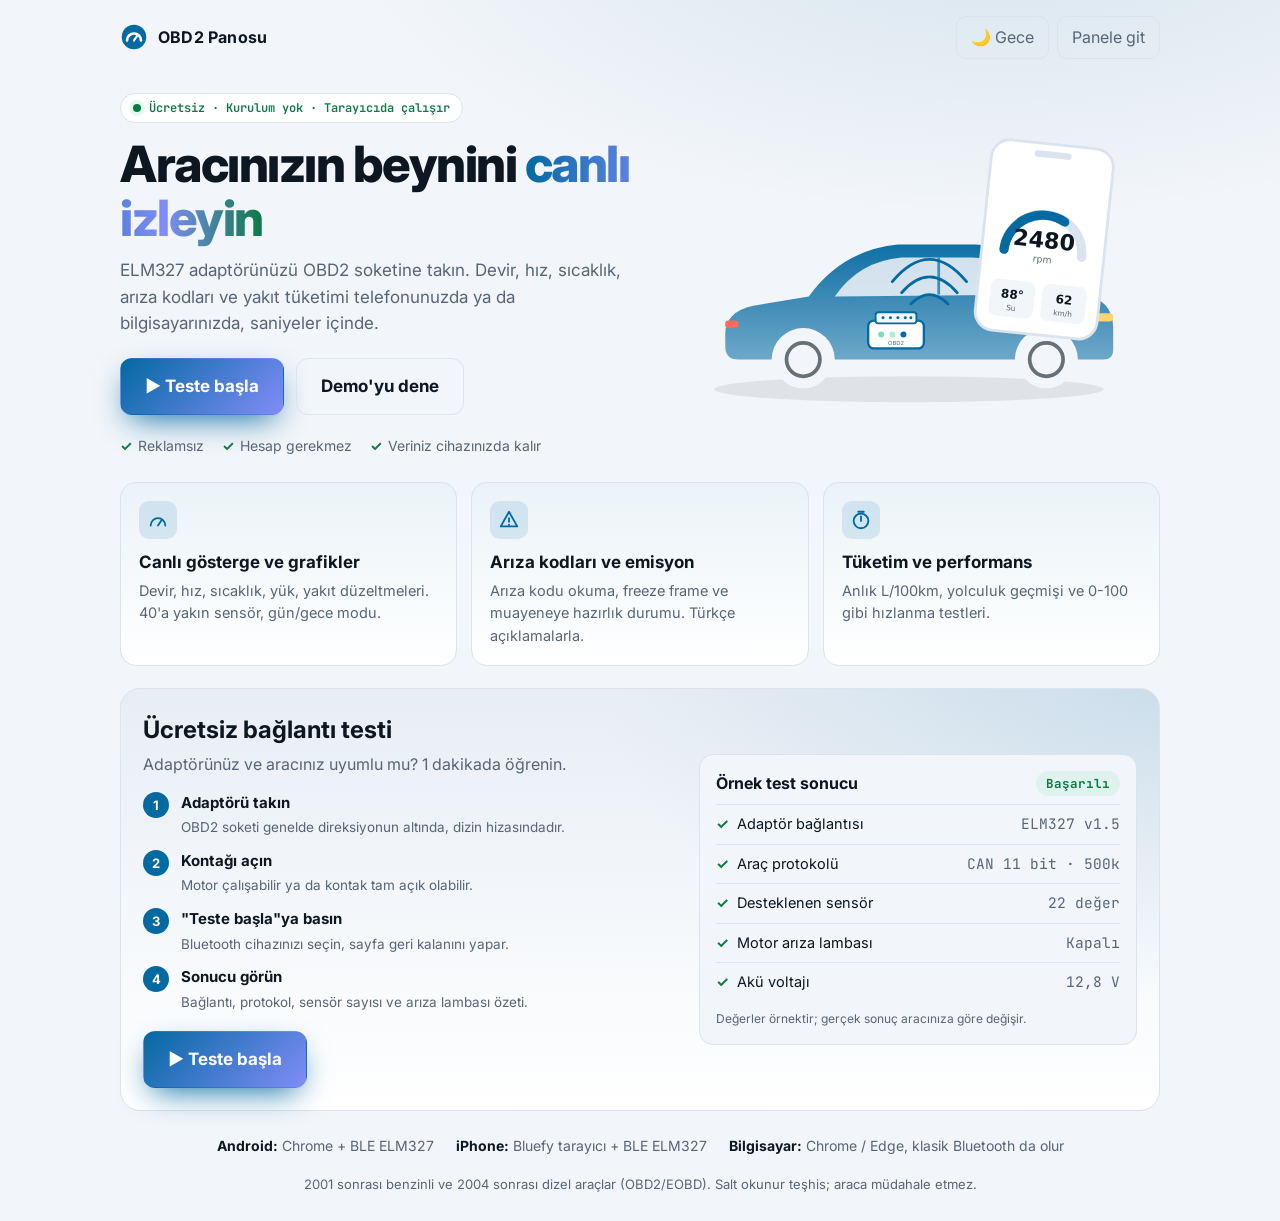
==== commit e3ad9b6e: "Yeni gorsel tasarim: kokpit/cam gorunumu, Inter + JetBrains Mono, alt cizgili sekmeler, v44 Co-Autho" ====
--- a/index.html
+++ b/index.html
@@ -8,9 +8,22 @@
 <meta property="og:title" content="OBD2 Panosu — Ücretsiz canlı araç teşhisi">
 <meta property="og:description" content="Uygulama kurmadan, tarayıcıdan canlı OBD2 verileri, arıza kodları ve performans testleri.">
 <link rel="icon" href="data:image/svg+xml,%3Csvg xmlns='http://www.w3.org/2000/svg' viewBox='0 0 32 32'%3E%3Ccircle cx='16' cy='16' r='14' fill='%233fb6ff'/%3E%3Cpath d='M8 20a8 8 0 1 1 16 0' stroke='%23041220' stroke-width='3' fill='none'/%3E%3C/svg%3E">
+<meta name="google-site-verification" content="0uAfScbWaYpwv98Tu84eqyUWtrGN8A1zmKR4G588KZs" />
+<link rel="canonical" href="https://obd2.bilisimkod.com/">
+<meta name="robots" content="index,follow,max-image-preview:large">
+<meta property="og:type" content="website">
+<meta property="og:locale" content="tr_TR">
+<meta property="og:url" content="https://obd2.bilisimkod.com/">
+<meta property="og:site_name" content="OBD2 Panosu">
+<meta name="twitter:card" content="summary">
+<script type="application/ld+json">
+{"@context":"https://schema.org","@type":"WebApplication","name":"OBD2 Panosu","url":"https://obd2.bilisimkod.com/","description":"ELM327 adaptörü ile tarayıcıdan canlı OBD2 verileri, arıza kodları, emisyon durumu ve performans testleri.","applicationCategory":"UtilitiesApplication","operatingSystem":"Web","inLanguage":"tr","offers":{"@type":"Offer","price":"0","priceCurrency":"TRY"}}
+</script>
 <meta name="color-scheme" content="dark light">
 <script>try{var t=localStorage.getItem('theme')||(matchMedia('(prefers-color-scheme: light)').matches?'light':'dark');document.documentElement.dataset.theme=t}catch(e){}</script>
-<link rel="stylesheet" href="css/landing.css?v=2">
+<link rel="preconnect" href="https://fonts.googleapis.com"><link rel="preconnect" href="https://fonts.gstatic.com" crossorigin>
+<link rel="stylesheet" href="https://fonts.googleapis.com/css2?family=Inter:wght@400;500;600;700;800&family=JetBrains+Mono:wght@500;600&display=swap">
+<link rel="stylesheet" href="css/landing.css?v=4">
 </head>
 <body>
 <div class="wrap">
--- a/css/landing.css
+++ b/css/landing.css
@@ -1,15 +1,16 @@
 :root {
-  --bg: #0b1017; --bg2: #101823; --panel: #151e2b; --line: #243246; --text: #e8eef5; --muted: #93a3b8;
-  --accent: #3fb6ff; --accent2: #7be0b0; --onaccent: #04121c; --glow: rgba(63, 182, 255, .18);
+  --bg: #07090d; --bg2: #0c1118; --panel: #0e141c; --line: #1d2836; --text: #eaf0f7; --muted: #94a3b8;
+  --accent: #38bdf8; --accent2: #34d399; --onaccent: #04121c; --glow: rgba(56, 189, 248, .18);
+  --font: Inter, system-ui, -apple-system, 'Segoe UI', sans-serif; --mono: 'JetBrains Mono', ui-monospace, Consolas, monospace;
 }
 :root[data-theme=light] {
-  --bg: #f3f6fa; --bg2: #e9eef5; --panel: #ffffff; --line: #d6dee9; --text: #14202c; --muted: #5a6b7e;
-  --accent: #0a84d6; --accent2: #17803d; --onaccent: #ffffff; --glow: rgba(10, 132, 214, .12);
+  --bg: #f2f5f9; --bg2: #e8eef5; --panel: #ffffff; --line: #dbe3ee; --text: #0c1722; --muted: #566678;
+  --accent: #0369a1; --accent2: #0b7a45; --onaccent: #ffffff; --glow: rgba(3, 105, 161, .12);
 }
 * { box-sizing: border-box; }
 html { scroll-behavior: smooth; }
 body { margin: 0; background: radial-gradient(1100px 520px at 78% -8%, var(--glow), transparent 60%), var(--bg); color: var(--text);
-  font: 16px/1.55 system-ui, -apple-system, 'Segoe UI', sans-serif; }
+  font: 16px/1.55 var(--font); -webkit-font-smoothing: antialiased; }
 a { color: inherit; text-decoration: none; }
 .wrap { max-width: 1080px; margin: 0 auto; padding: 0 20px; }
 
@@ -87,3 +88,17 @@
   .test .cta { display: none; }
   .lead { font-size: 15.5px; margin-bottom: 16px; }
 }
+
+/* ---------- v2 ---------- */
+h1 { letter-spacing: -.03em; font-weight: 800; }
+h1 span { background: linear-gradient(90deg, var(--accent), #818cf8 60%, var(--accent2)); -webkit-background-clip: text; background-clip: text; color: transparent; }
+.btn.primary { background: linear-gradient(135deg, var(--accent), #818cf8); box-shadow: 0 12px 32px -10px var(--accent); }
+.ghost { min-height: 40px; }
+.card { background: linear-gradient(180deg, color-mix(in srgb, var(--panel) 92%, var(--accent) 8%), var(--panel)); transition: transform .2s, border-color .2s; }
+.card:hover { border-color: color-mix(in srgb, var(--accent) 40%, var(--line)); transform: translateY(-2px); }
+.test { background: radial-gradient(90% 120% at 100% 0%, var(--glow), transparent 60%), linear-gradient(180deg, var(--bg2), var(--panel)); }
+.result li span:last-child, .badge { font-family: var(--mono); }
+.eyebrow { font-family: var(--mono); font-size: 12px; }
+:focus-visible { outline: 2px solid var(--accent); outline-offset: 3px; }
+@media (prefers-reduced-motion: reduce) { .card, .btn { transition: none; } .card:hover { transform: none; } }
+@media (max-width: 480px) { nav.top { gap: 8px; } .ghost { padding: 8px 11px; font-size: 14px; } .logo { font-size: 15px; } }
